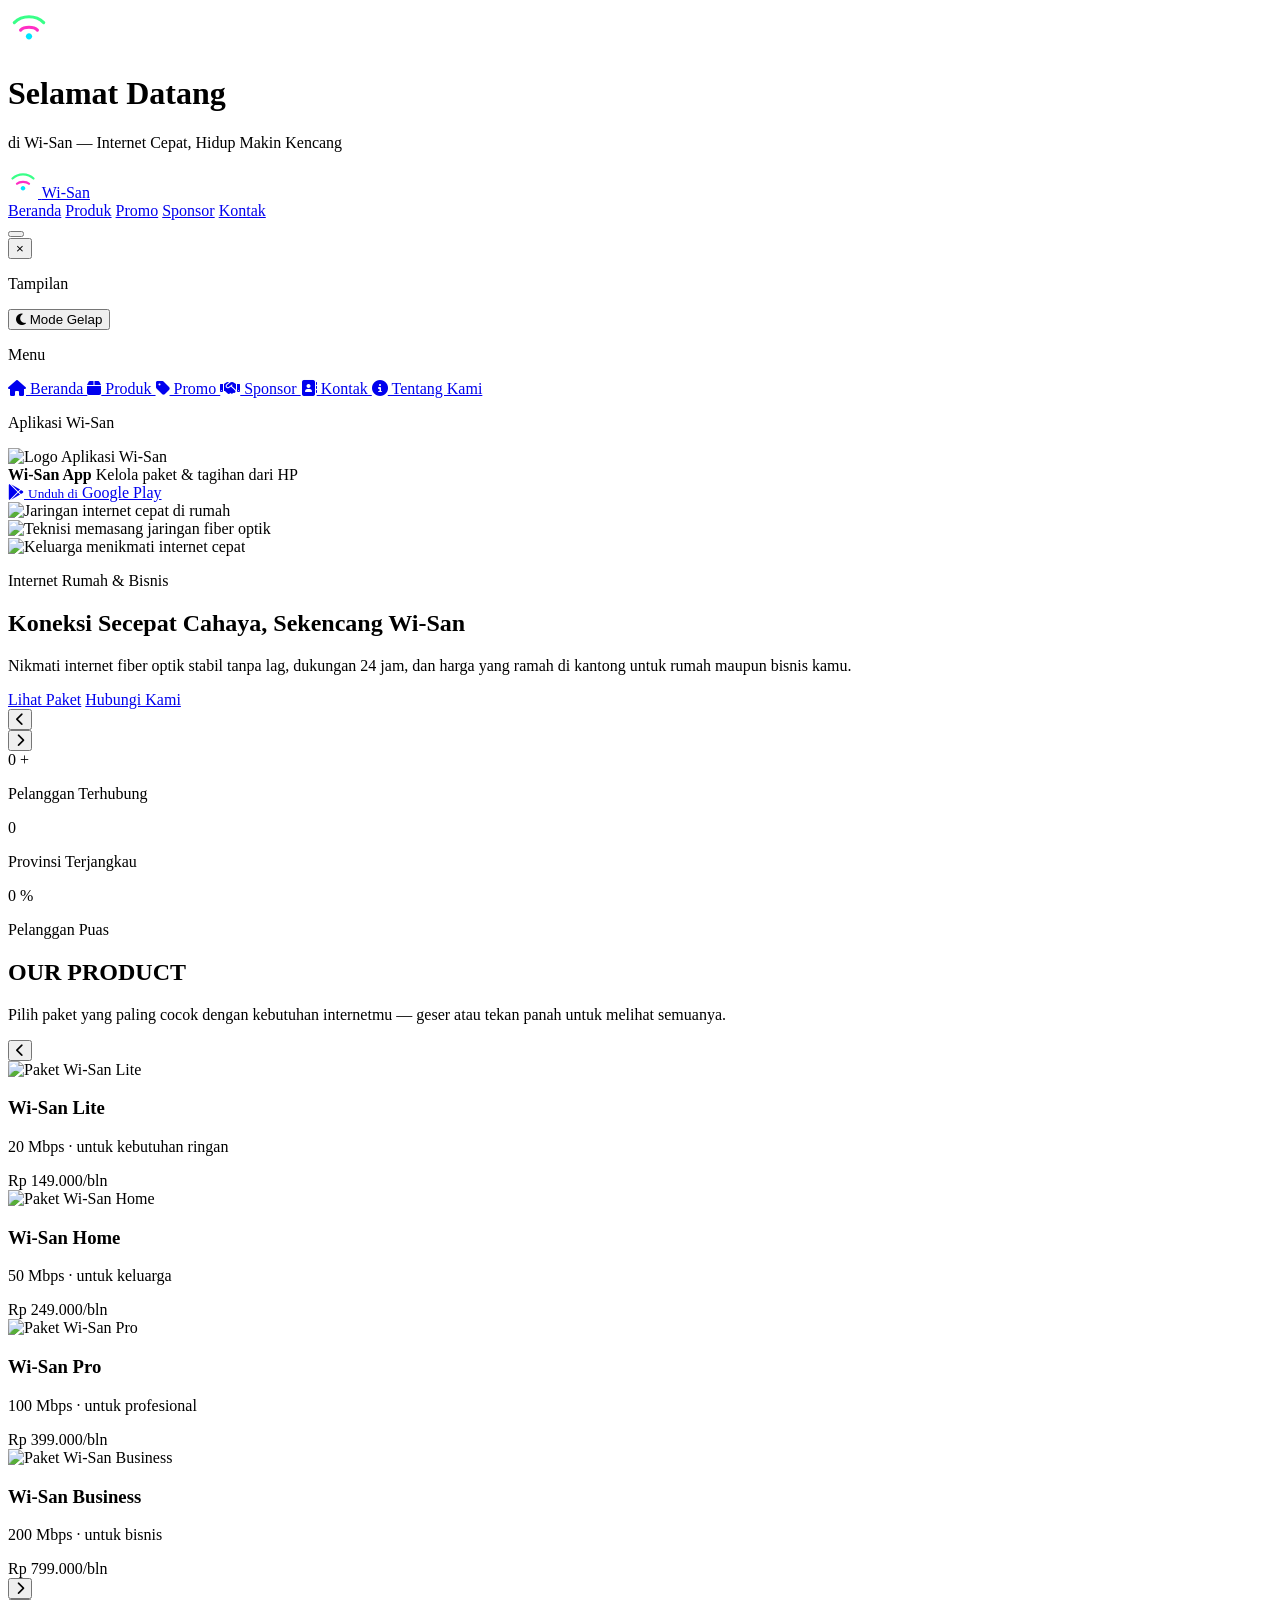
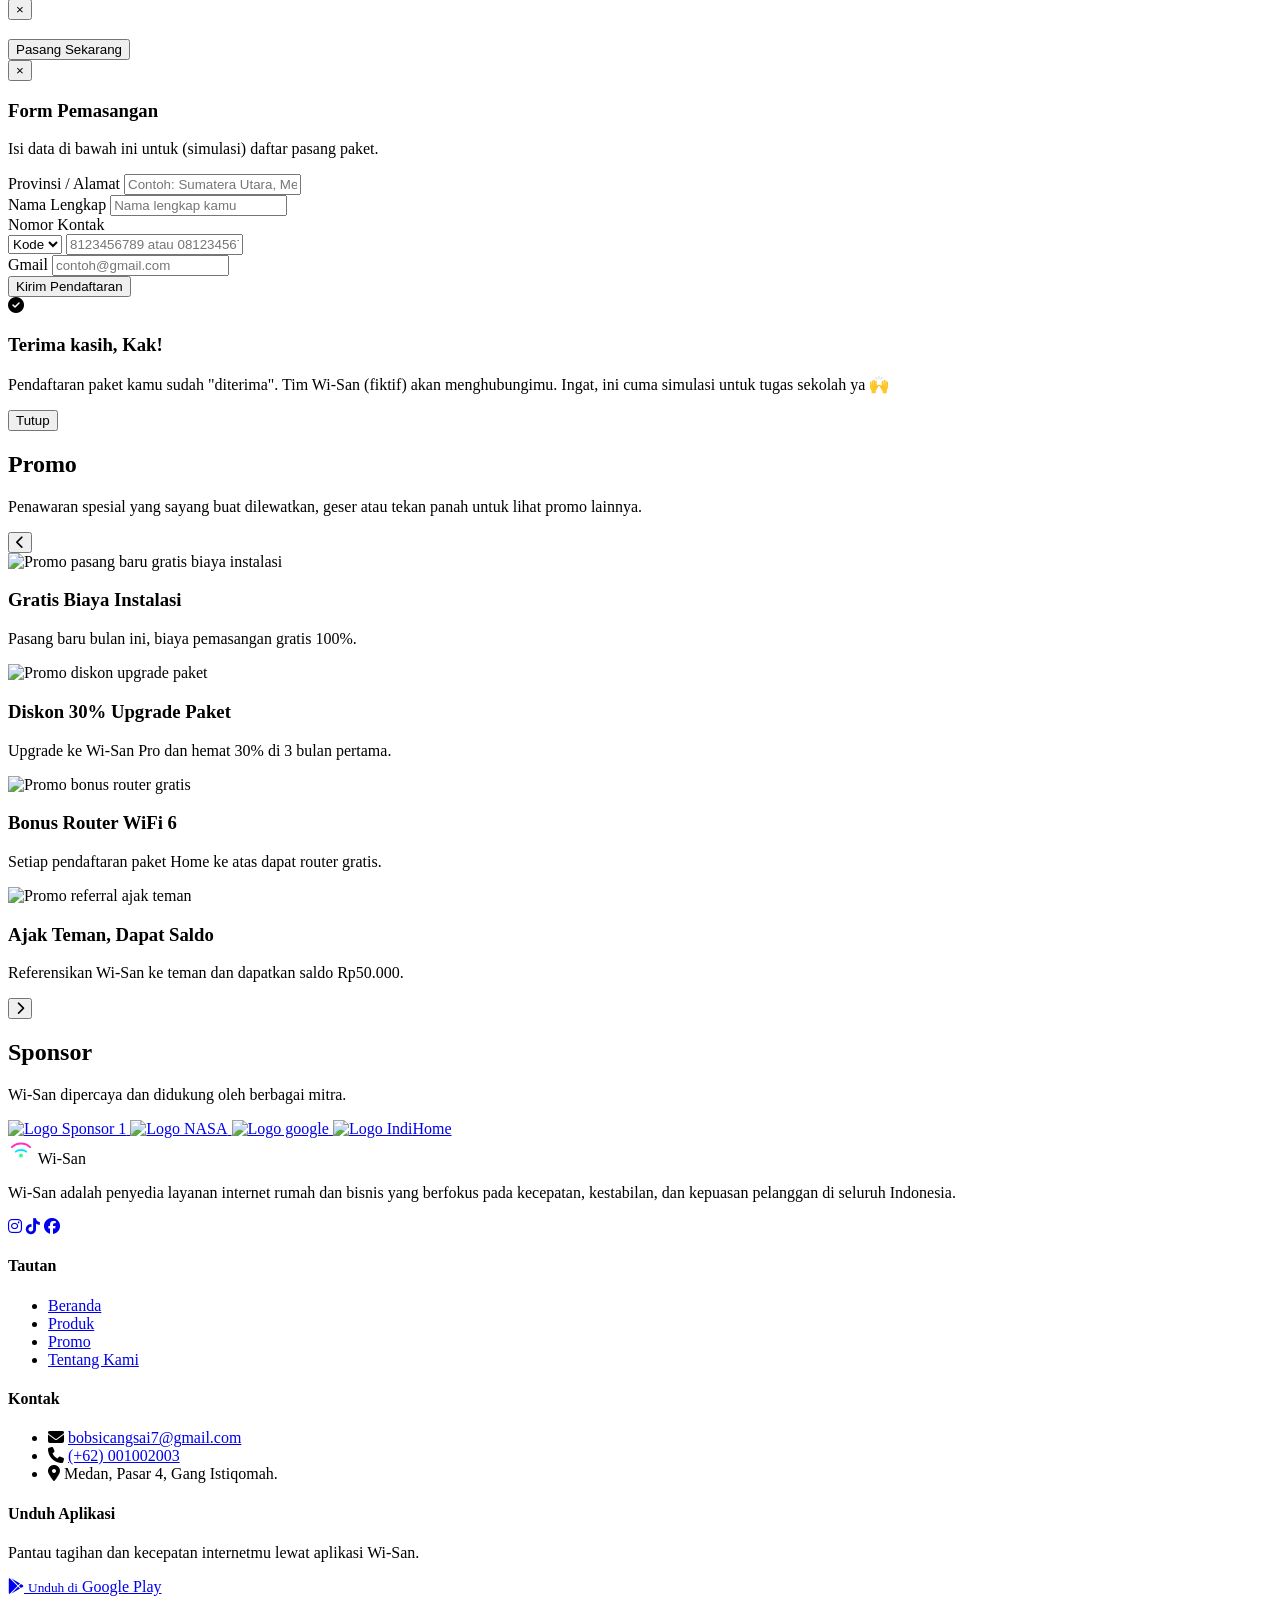
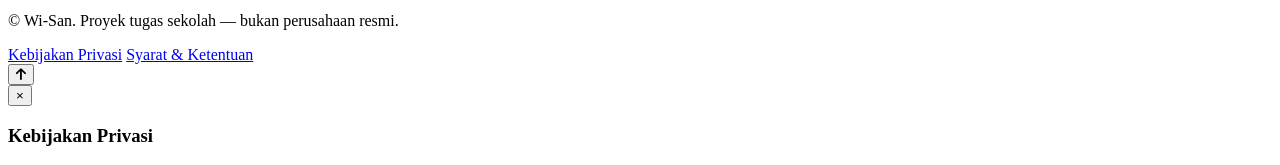
==== index.html @ c6729a8a "Add files via upload" ====
<!DOCTYPE html>
<html lang="id">
<head>
  <meta charset="UTF-8" />
  <meta name="viewport" content="width=device-width, initial-scale=1.0" />
  <title>Wi-San — Internet Cepat, Hidup Makin Kencang</title>
  <meta name="description" content="Wi-San, penyedia layanan WiFi rumah dan bisnis dengan koneksi cepat dan stabil." />

  <!-- GANTI: Favicon — sesuai logo asli Wi-San -->
  <link rel="icon" href="https://placehold.co/64x64/0b0f14/39ff88?text=WS" type="image/png" />

  <!-- Font dari Google Fonts: Space Grotesk (judul) & Inter (teks) -->
  <link rel="preconnect" href="https://fonts.googleapis.com" />
  <link href="https://fonts.googleapis.com/css2?family=Space+Grotesk:wght@500;600;700&family=Inter:wght@400;500;600;700&display=swap" rel="stylesheet" />

  <!-- Ikon (Font Awesome, untuk ikon sosial media & panah) -->
  <link rel="stylesheet" href="https://cdnjs.cloudflare.com/ajax/libs/font-awesome/6.5.1/css/all.min.css" />

  <link rel="stylesheet" href="assets/fileEdit/style/gasubah.css" />
</head>


<body class = "is-loading">
  
  <div class="splash-screen" id="splashScreen" role="status" aria-live="polite">
  <div class="splash-glow"></div>
  <div class="splash-content">
    <span class="splash-mark">
      <svg width="42" height="42" viewBox="0 0 40 40" fill="none" xmlns="http://www.w3.org/2000/svg">
        <path d="M20 30C21.6569 30 23 28.6569 23 27C23 25.3431 21.6569 24 20 24C18.3431 24 17 25.3431 17 27C17 28.6569 18.3431 30 20 30Z" fill="url(#sg1)"/>
        <path d="M12 21C15.5 17.5 24.5 17.5 28 21" stroke="url(#sg2)" stroke-width="3" stroke-linecap="round"/>
        <path d="M6 14C13.5 6.5 26.5 6.5 34 14" stroke="url(#sg3)" stroke-width="3" stroke-linecap="round"/>
        <defs>
          <linearGradient id="sg1" x1="17" y1="24" x2="23" y2="30"><stop stop-color="#00E5FF"/><stop offset="1" stop-color="#39FF88"/></linearGradient>
          <linearGradient id="sg2" x1="12" y1="18" x2="28" y2="18"><stop stop-color="#FF2EC4"/><stop offset="1" stop-color="#00E5FF"/></linearGradient>
          <linearGradient id="sg3" x1="6" y1="10" x2="34" y2="10"><stop stop-color="#39FF88"/><stop offset="1" stop-color="#FF2EC4"/></linearGradient>
        </defs>
      </svg>
    </span>
    <h1 class="splash-title">
      <span class="splash-word" style="--d:0">Selamat</span>
      <span class="splash-word" style="--d:1">Datang</span>
    </h1>
    <p class="splash-sub" style="--d:2">di Wi-San — Internet Cepat, Hidup Makin Kencang</p>
    <div class="splash-loader" style="--d:3"><span></span><span></span><span></span></div>
  </div>
</div>


  <!-- ================= HEADER ================= -->
  <header class="site-header" id="header">
    <div class="header-inner">

      <a href="index.html" class="brand">
        <!-- GANTI: logo asli Wi-San (SVG/PNG) -->
        <span class="brand-mark">
          <svg width="30" height="30" viewBox="0 0 40 40" fill="none" xmlns="http://www.w3.org/2000/svg">
            <path d="M20 30C21.6569 30 23 28.6569 23 27C23 25.3431 21.6569 24 20 24C18.3431 24 17 25.3431 17 27C17 28.6569 18.3431 30 20 30Z" fill="url(#g1)"/>
            <path d="M12 21C15.5 17.5 24.5 17.5 28 21" stroke="url(#g2)" stroke-width="3" stroke-linecap="round"/>
            <path d="M6 14C13.5 6.5 26.5 6.5 34 14" stroke="url(#g3)" stroke-width="3" stroke-linecap="round"/>
            <defs>
              <linearGradient id="g1" x1="17" y1="24" x2="23" y2="30"><stop stop-color="#00E5FF"/><stop offset="1" stop-color="#39FF88"/></linearGradient>
              <linearGradient id="g2" x1="12" y1="18" x2="28" y2="18"><stop stop-color="#FF2EC4"/><stop offset="1" stop-color="#00E5FF"/></linearGradient>
              <linearGradient id="g3" x1="6" y1="10" x2="34" y2="10"><stop stop-color="#39FF88"/><stop offset="1" stop-color="#FF2EC4"/></linearGradient>
            </defs>
          </svg>
        </span>
        <span class="brand-name">Wi-San</span>
      </a>

      <!-- Menu navigasi untuk pindah antar bagian dengan cepat -->
      <nav class="main-nav" id="mainNav">
        <a href="#beranda" class="nav-link">Beranda</a>
        <a href="#produk" class="nav-link">Produk</a>
        <a href="#promo" class="nav-link">Promo</a>
        <a href="#sponsor" class="nav-link">Sponsor</a>
        <a href="#kontak" class="nav-link">Kontak</a>
      </nav>

      <div class="header-actions">
        <!-- Tombol garis tiga (hamburger) -->
        <button class="hamburger-btn" id="hamburgerBtn" aria-label="Buka menu pengaturan" aria-expanded="false">
          <span></span><span></span><span></span>
        </button>
      </div>
    </div>

    <!-- Panel pengaturan yang muncul dari tombol garis tiga -->
    <div class="settings-panel" id="settingsPanel">
      <div class="settings-panel-inner">

        <button class="settings-close" id="settingsClose" aria-label="Tutup panel">&times;</button>

        <div class="settings-group">
          <p class="settings-label">Tampilan</p>
          <button class="theme-toggle" id="themeToggle">
            <i class="fa-solid fa-moon"></i>
            <span id="themeToggleText">Mode Gelap</span>
          </button>
        </div>

        <div class="settings-group settings-menu">
          <p class="settings-label">Menu</p>
          <a href="#beranda" class="settings-link is-active">
            <i class="fa-solid fa-house"></i> Beranda
          </a>
          <a href="#produk" class="settings-link">
            <i class="fa-solid fa-box"></i> Produk
          </a>
          <a href="#promo" class="settings-link">
            <i class="fa-solid fa-tag"></i> Promo
          </a>
          <a href="#sponsor" class="settings-link">
            <i class="fa-solid fa-handshake"></i> Sponsor
          </a>
          <a href="#kontak" class="settings-link">
            <i class="fa-solid fa-address-book"></i> Kontak
          </a>
          <a href="assets/fileEdit/halamanLain/about.html" class="settings-link">
            <i class="fa-solid fa-circle-info"></i> Tentang Kami
          </a>
        </div>

        <div class="settings-group settings-app">
          <p class="settings-label">Aplikasi Wi-San</p>
          <div class="app-card">
            <!-- GANTI: logo aplikasi Wi-San asli -->
            <img src="https://placehold.co/56x56/161d26/00e5ff?text=WS" alt="Logo Aplikasi Wi-San" class="app-card-logo" />
            <div class="app-card-text">
              <strong>Wi-San App</strong>
              <span>Kelola paket & tagihan dari HP</span>
            </div>
          </div>
          <!-- GANTI: tautan Play Store asli aplikasi Wi-San -->
          <a href="https://play.google.com/store" target="_blank" rel="noopener" class="playstore-badge">
            <i class="fa-brands fa-google-play"></i>
            <span>
              <small>Unduh di</small>
              Google Play
            </span>
          </a>
        </div>

      </div>
    </div>
    <div class="overlay" id="overlay"></div>
  </header>

  <!-- ================= HERO / SLIDER ================= -->
  <section class="hero" id="beranda">
    <div class="hero-slider" id="heroSlider">

      <!-- Slide 1 -->
      <div class="hero-slide is-active">
        <!-- GANTI: foto rumah/kota berjaringan Wi-San asli -->
        <img src="https://images.unsplash.com/photo-1519389950473-47ba0277781c?q=80&w=1920&auto=format&fit=crop" alt="Jaringan internet cepat di rumah" />
      </div>
      <!-- Slide 2 -->
      <div class="hero-slide">
        <!-- GANTI: foto teknisi memasang jaringan Wi-San asli -->
        <img src="https://images.unsplash.com/photo-1544197150-b99a580bb7a8?q=80&w=1920&auto=format&fit=crop" alt="Teknisi memasang jaringan fiber optik" />
      </div>
      <!-- Slide 3 -->
      <div class="hero-slide">
        <!-- GANTI: foto keluarga/kantor memakai internet Wi-San asli -->
        <img src="https://images.unsplash.com/photo-1522071820081-009f0129c71c?q=80&w=1920&auto=format&fit=crop" alt="Keluarga menikmati internet cepat" />
      </div>

      <div class="hero-gradient"></div>

      <div class="hero-content">
        <p class="hero-eyebrow">Internet Rumah &amp; Bisnis</p>
        <h1 class="hero-title">Koneksi Secepat Cahaya, <span>Sekencang Wi-San</span></h1>
        <p class="hero-desc">
          <!-- GANTI: Deskripsi singkat sesuai keunggulan layanan Wi-San asli -->
          Nikmati internet fiber optik stabil tanpa lag, dukungan 24 jam, dan harga yang ramah di kantong untuk rumah maupun bisnis kamu.
        </p>
        <div class="hero-buttons">
          <a href="#produk" class="btn btn-primary">Lihat Paket</a>
          <a href="#kontak" class="btn btn-outline">Hubungi Kami</a>
        </div>
      </div>

      <!-- Panah + titik indikator digabung jadi satu baris kontrol di bawah teks, supaya tidak pernah menimpa judul -->
      <div class="hero-controls">
        <button class="hero-nav hero-nav-prev" id="heroPrev" aria-label="Slide sebelumnya"><i class="fa-solid fa-chevron-left"></i></button>
        <div class="hero-dots" id="heroDots"></div>
        <button class="hero-nav hero-nav-next" id="heroNext" aria-label="Slide berikutnya"><i class="fa-solid fa-chevron-right"></i></button>
      </div>
    </div>
  </section>

  <!-- ================= STATISTIK / TESTIMONI SINGKAT ================= -->
  <section class="stats" id="statistik">
    <div class="stats-inner">
      <div class="stat-card">
        <span class="stat-number" data-count="120000">0</span>
        <span class="stat-suffix">+</span>
        <p class="stat-label">Pelanggan Terhubung</p>
      </div>
      <div class="stat-card">
        <span class="stat-number" data-count="24">0</span>
        <p class="stat-label">Provinsi Terjangkau</p>
      </div>
      <div class="stat-card">
        <span class="stat-number" data-count="98">0</span>
        <span class="stat-suffix">%</span>
        <p class="stat-label">Pelanggan Puas</p>
      </div>
    </div>
  </section>

  <!-- ================= OUR PRODUK ================= -->
  <section class="products" id="produk">
    <div class="section-head">
      <h2>OUR PRODUCT</h2>
      <p>Pilih paket yang paling cocok dengan kebutuhan internetmu — geser atau tekan panah untuk melihat semuanya.</p>
    </div>

    <div class="carousel" id="productCarousel">
      <button class="carousel-arrow carousel-arrow-left" data-target="productTrack" aria-label="Geser ke kiri"><i class="fa-solid fa-chevron-left"></i></button>

      <div class="carousel-track" id="productTrack">

        <!-- Produk 1 -->
        <article class="product-card" data-modal-title="Wi-San Lite" data-modal-desc="Paket hemat untuk kebutuhan browsing dan media sosial sehari-hari. Cocok untuk 1-2 perangkat." data-modal-price="Rp 149.000 / bulan" data-modal-img="https://images.unsplash.com/photo-1544197150-b99a580bb7a8?q=80&w=1200&auto=format&fit=crop">
          <!-- GANTI: gambar paket produk asli -->
          <img src="https://images.unsplash.com/photo-1544197150-b99a580bb7a8?q=80&w=800&auto=format&fit=crop" alt="Paket Wi-San Lite" />
          <div class="product-info">
            <h3>Wi-San Lite</h3>
            <p>20 Mbps · untuk kebutuhan ringan</p>
            <span class="product-price">Rp 149.000/bln</span>
          </div>
        </article>

        <!-- Produk 2 -->
        <article class="product-card" data-modal-title="Wi-San Home" data-modal-desc="Paket andalan keluarga, stabil untuk streaming, video call, dan bermain game daring bersama." data-modal-price="Rp 249.000 / bulan" data-modal-img="https://images.unsplash.com/photo-1522071820081-009f0129c71c?q=80&w=1200&auto=format&fit=crop">
          <!-- GANTI: gambar paket produk asli -->
          <img src="https://images.unsplash.com/photo-1522071820081-009f0129c71c?q=80&w=800&auto=format&fit=crop" alt="Paket Wi-San Home" />
          <div class="product-info">
            <h3>Wi-San Home</h3>
            <p>50 Mbps · untuk keluarga</p>
            <span class="product-price">Rp 249.000/bln</span>
          </div>
        </article>

        <!-- Produk 3 -->
        <article class="product-card" data-modal-title="Wi-San Pro" data-modal-desc="Kecepatan tinggi untuk content creator, gamer, dan pekerja remote yang butuh koneksi tanpa lag." data-modal-price="Rp 399.000 / bulan" data-modal-img="https://images.unsplash.com/photo-1519389950473-47ba0277781c?q=80&w=1200&auto=format&fit=crop">
          <!-- GANTI: gambar paket produk asli -->
          <img src="https://images.unsplash.com/photo-1519389950473-47ba0277781c?q=80&w=800&auto=format&fit=crop" alt="Paket Wi-San Pro" />
          <div class="product-info">
            <h3>Wi-San Pro</h3>
            <p>100 Mbps · untuk profesional</p>
            <span class="product-price">Rp 399.000/bln</span>
          </div>
        </article>

        <!-- Produk 4 -->
        <article class="product-card" data-modal-title="Wi-San Business" data-modal-desc="Solusi jaringan untuk kantor dan usaha kecil-menengah dengan uptime tinggi dan dukungan prioritas." data-modal-price="Rp 799.000 / bulan" data-modal-img="https://images.unsplash.com/photo-1497366216548-37526070297c?q=80&w=1200&auto=format&fit=crop">
          <!-- GANTI: gambar paket produk asli -->
          <img src="https://images.unsplash.com/photo-1497366216548-37526070297c?q=80&w=800&auto=format&fit=crop" alt="Paket Wi-San Business" />
          <div class="product-info">
            <h3>Wi-San Business</h3>
            <p>200 Mbps · untuk bisnis</p>
            <span class="product-price">Rp 799.000/bln</span>
          </div>
        </article>

      </div>

      <button class="carousel-arrow carousel-arrow-right" data-target="productTrack" aria-label="Geser ke kanan"><i class="fa-solid fa-chevron-right"></i></button>
    </div>
  </section>

  <!-- Modal detail produk (muncul saat kartu produk ditekan) -->
<div class="modal-overlay" id="productModal">
  <div class="modal-box">
    <button class="modal-close" id="productModalClose" aria-label="Tutup">&times;</button>
    <img id="modalImg" src="" alt="" />
    <div class="modal-body">
      <h3 id="modalTitle"></h3>
      <p id="modalDesc"></p>
      <span class="modal-price" id="modalPrice"></span>
      <button type="button" class="btn btn-primary modal-cta" id="modalCtaBtn">Pasang Sekarang</button>
    </div>
  </div>
</div>
  
  <!-- Pop-up Form Pemasangan (muncul saat tombol "Pasang Sekarang" ditekan) -->
<div class="modal-overlay" id="orderModal">
  <div class="modal-box modal-order-box">
    <button class="modal-close" id="orderModalClose" aria-label="Tutup">&times;</button>



    <div class="modal-body order-body">

      <!-- Tahap 1: Form isian -->
      <div class="order-step is-active" id="orderStepForm">
        <h3>Form Pemasangan <span id="orderPackageName"></span></h3>
        <p>Isi data di bawah ini untuk (simulasi) daftar pasang paket.</p>
        
        <form id="orderForm" novalidate>
         <div class="form-field" id="fieldProvinsi">
           <label for="orderProvinsi">Provinsi / Alamat</label>
           <input type="text" id="orderProvinsi" placeholder="Contoh: Sumatera Utara, Medan...">
           <span class="field-error" id="errProvinsi"></span>
          </div>

          <div class="form-field" id="fieldNama">
            <label for="orderNama">Nama Lengkap</label>
           <input type="text" id="orderNama" placeholder="Nama lengkap kamu">
            <span class="field-error" id="errNama"></span>
            </div>

           <div class="form-field" id="fieldKontak">
             <label for="orderKontakNumber">Nomor Kontak</label>
              <div class="phone-field">
                <select id="orderKontakCode" class="phone-code-select">
                <option value="" selected>Kode</option>
               </select>
                <input type="tel" id="orderKontakNumber" inputmode="numeric" placeholder="8123456789 atau 08123456789">
                </div>
         <span class="field-error" id="errKontak"></span>
          </div>

          <div class="form-field" id="fieldEmail">
            <label for="orderEmail">Gmail</label>
           <input type="email" id="orderEmail" placeholder="contoh@gmail.com">
           <span class="field-error" id="errEmail"></span>
          </div>

          <button type="submit" class="btn btn-primary order-submit">Kirim Pendaftaran</button>
         </form>
      </div>

      <!-- Tahap 2: Ucapan terima kasih -->
      <div class="order-step" id="orderStepThanks">
        <div class="order-thanks-icon"><i class="fa-solid fa-circle-check"></i></div>
        <h3>Terima kasih, <span id="orderThanksName">Kak</span>!</h3>
        <p>
          Pendaftaran paket <strong id="orderThanksPackage"></strong> kamu sudah "diterima".
          Tim Wi-San (fiktif) akan menghubungimu. Ingat, ini cuma simulasi untuk tugas sekolah ya 🙌
        </p>
        <button type="button" class="btn btn-outline order-close-btn" id="orderThanksClose">Tutup</button>
      </div>

     </div>
   </div>
  </div>

  <!-- ================= PROMO ================= -->
  <section class="promo" id="promo">
    <div class="section-head">
      <h2>Promo</h2>
      <p>Penawaran spesial yang sayang buat dilewatkan, geser atau tekan panah untuk lihat promo lainnya.</p>
    </div>

    <div class="carousel" id="promoCarousel">
      <button class="carousel-arrow carousel-arrow-left" data-target="promoTrack" aria-label="Geser ke kiri"><i class="fa-solid fa-chevron-left"></i></button>

      <div class="carousel-track" id="promoTrack">

        <!-- Promo 1 -->
        <article class="promo-card">
          <!-- GANTI: gambar promo asli -->
          <img src="assets/gambar promo/promo.png" alt="Promo pasang baru gratis biaya instalasi" />
          <div class="promo-info">
            <h3>Gratis Biaya Instalasi</h3>
            <p>Pasang baru bulan ini, biaya pemasangan gratis 100%.</p>
          </div>
        </article>

        <!-- Promo 2 -->
        <article class="promo-card">
          <!-- GANTI: gambar promo asli -->
          <img src="assets/gambar promo/promo2.png" alt="Promo diskon upgrade paket" />
          <div class="promo-info">
            <h3>Diskon 30% Upgrade Paket</h3>
            <p>Upgrade ke Wi-San Pro dan hemat 30% di 3 bulan pertama.</p>
          </div>
        </article>

        <!-- Promo 3 -->
        <article class="promo-card">
          <!-- GANTI: gambar promo asli -->
          <img src="assets/gambar promo/promo3.jpg" alt="Promo bonus router gratis" />
          <div class="promo-info">
            <h3>Bonus Router WiFi 6</h3>
            <p>Setiap pendaftaran paket Home ke atas dapat router gratis.</p>
          </div>
        </article>

        <!-- Promo 4 -->
        <article class="promo-card">
          <!-- GANTI: gambar promo asli -->
          <img src="assets/gambar promo/promo4.png" alt="Promo referral ajak teman" />
          <div class="promo-info">
            <h3>Ajak Teman, Dapat Saldo</h3>
            <p>Referensikan Wi-San ke teman dan dapatkan saldo Rp50.000.</p>
          </div>
        </article>

      </div>

      <button class="carousel-arrow carousel-arrow-right" data-target="promoTrack" aria-label="Geser ke kanan"><i class="fa-solid fa-chevron-right"></i></button>
    </div>
  </section>

  <!-- ================= SPONSOR ================= -->
  <section class="sponsor" id="sponsor">
    <div class="section-head">
      <h2>Sponsor</h2>
      <p>Wi-San dipercaya dan didukung oleh berbagai mitra.</p>
    </div>

    <div class="sponsor-grid">
      <!-- GANTI: Seluruh logo & tautan sponsor dengan yang asli -->
      <a href="https://www.telkomsel.com" target="_blank" rel="noopener" class="sponsor-logo">
        <img src="assets/gambarMitra/Telkomsel.png" alt="Logo Sponsor 1" />
      </a>
      <a href="https://www.nasa.gov" target="_blank" rel="noopener" class="sponsor-logo">
        <img src="https://upload.wikimedia.org/wikipedia/commons/thumb/e/e5/NASA_logo.svg/500px-NASA_logo.svg.png" alt="Logo NASA" width="200">
      </a>
      <a href="google.com" target="_blank" rel="noopener" class="sponsor-logo">
        <img src="assets/gambarMitra/google.png" alt="Logo google" width="200">
        
      </a>
      <a href="indihome.co.id" target="_blank" rel="noopener" class="sponsor-logo">
        <img src="assets/gambarMitra/3840px-IndiHome_logo_2023.svg.png" alt="Logo IndiHome" width="200">
      </a>
    </div>
  </section>

  <!-- ================= FOOTER ================= -->
  <footer class="site-footer" id="kontak">
    <div class="footer-inner">

      <div class="footer-col footer-about">
        <div class="brand">
          <span class="brand-mark">
            <svg width="26" height="26" viewBox="0 0 40 40" fill="none" xmlns="http://www.w3.org/2000/svg">
              <path d="M20 30C21.6569 30 23 28.6569 23 27C23 25.3431 21.6569 24 20 24C18.3431 24 17 25.3431 17 27C17 28.6569 18.3431 30 20 30Z" fill="#39FF88"/>
              <path d="M12 21C15.5 17.5 24.5 17.5 28 21" stroke="#00E5FF" stroke-width="3" stroke-linecap="round"/>
              <path d="M6 14C13.5 6.5 26.5 6.5 34 14" stroke="#FF2EC4" stroke-width="3" stroke-linecap="round"/>
            </svg>
          </span>
          <span class="brand-name">Wi-San</span>
        </div>
        <!-- GANTI: Deskripsi tentang perusahaan sesuai profil Wi-San asli -->
        <p>Wi-San adalah penyedia layanan internet rumah dan bisnis yang berfokus pada kecepatan, kestabilan, dan kepuasan pelanggan di seluruh Indonesia.</p>

        <div class="footer-social">
          <!-- GANTI: tautan sosial media Wi-San asli -->
          <a href="https://instagram.com" target="_blank" rel="noopener" aria-label="Instagram Wi-San"><i class="fa-brands fa-instagram"></i></a>
          <a href="https://tiktok.com" target="_blank" rel="noopener" aria-label="TikTok Wi-San"><i class="fa-brands fa-tiktok"></i></a>
          <a href="https://facebook.com" target="_blank" rel="noopener" aria-label="Facebook Wi-San"><i class="fa-brands fa-facebook"></i></a>
        </div>
      </div>

      <div class="footer-col">
        <h4>Tautan</h4>
        <ul>
          <li><a href="#beranda">Beranda</a></li>
          <li><a href="#produk">Produk</a></li>
          <li><a href="#promo">Promo</a></li>
          <li><a href="about.html">Tentang Kami</a></li>
        </ul>
      </div>

      <div class="footer-col">
        <h4>Kontak</h4>
        <ul class="footer-contact">
          <!-- GANTI: email, nomor telepon, dan alamat asli Wi-San -->
          <li><i class="fa-solid fa-envelope"></i> <a href="mailto: bobsicangsai7@gmail.com">bobsicangsai7@gmail.com</a></li>
          <li><i class="fa-solid fa-phone"></i> <a href="tel:+62001002003">(+62) 001002003 </a></li>
          <li><i class="fa-solid fa-location-dot"></i> Medan, Pasar 4, Gang Istiqomah.</li>
        </ul>
      </div>

      <div class="footer-col">
        <h4>Unduh Aplikasi</h4>
        <p class="footer-app-desc">Pantau tagihan dan kecepatan internetmu lewat aplikasi Wi-San.</p>
        <!-- GANTI: logo aplikasi & tautan Play Store asli -->
        <a href="https://play.google.com/store/apps/details?id=com.dts.freefireth" target="_blank" rel="noopener" class="playstore-badge footer-playstore">
          <i class="fa-brands fa-google-play"></i>
          <span>
            <small>Unduh di</small>
            Google Play
          </span>
        </a>
      </div>

    </div>

    <div class="footer-bottom">
      <p>&copy; <span id="year"></span> Wi-San. Proyek tugas sekolah — bukan perusahaan resmi.</p>
      <div class="footer-legal">
        <a href="#" id="linkPrivacy">Kebijakan Privasi</a>
        <a href="#" id="linkTerms">Syarat &amp; Ketentuan</a>
      </div>

    </div>
  </footer>

  <button class="scroll-top" id="scrollTop" aria-label="Kembali ke atas"><i class="fa-solid fa-arrow-up"></i></button>
   
  <!-- Modal Pop-up Kebijakan Privasi & Syarat Ketentuan -->
  <div class="modal-overlay" id="legalModal">
    <div class="modal-box modal-legal-box">
      <button class="modal-close" id="legalModalClose" aria-label="Tutup">&times;</button>
      <div class="modal-body modal-legal-body">
        <h3 id="legalModalTitle">Kebijakan Privasi</h3>
        <div class="legal-content" id="legalModalContent">
          <!-- Isi teks muncul otomatis dari JS -->
        </div>
      </div>
    </div>
  </div>

  <script src="assets/fileEdit/js/jang.js"></script>
  
  

  <!-- Efek "coverflow" untuk kartu di Our Produk: kartu tengah membesar & terang,
       kartu samping mengecil & redup. Hanya mengubah tampilan kartu — tidak
       menyentuh tombol panah/nav yang sudah ada di jang.js, dan tetap bisa
       digeser dengan tangan karena hanya mendengarkan event "scroll". -->
  <script>
    (function () {
      const track = document.getElementById('productTrack');
      if (!track) return;

      function getCards() {
        return Array.from(track.querySelectorAll('.product-card'));
      }

      function setEdgePadding() {
        const cards = getCards();
        if (!cards.length) return;
        const cardWidth = cards[0].getBoundingClientRect().width;
        const pad = Math.max((track.clientWidth - cardWidth) / 2, 0);
        track.style.paddingLeft = pad + 'px';
        track.style.paddingRight = pad + 'px';
      }

      function updateCoverflow() {
        const cards = getCards();
        if (!cards.length) return;
        const trackRect = track.getBoundingClientRect();
        const center = trackRect.left + trackRect.width / 2;

        cards.forEach((card) => {
          const r = card.getBoundingClientRect();
          const cardCenter = r.left + r.width / 2;
          const dist = Math.abs(cardCenter - center);
          const norm = Math.min(dist / (trackRect.width / 2), 1); // 0 = tengah, 1 = tepi

          const scale = 1 - norm * 0.24;
          const opacity = 1 - norm * 0.55;
          const bright = 1 - norm * 0.5;
          const y = norm * 16;
          const shadow = 0.45 - norm * 0.3;
          const z = Math.round((1 - norm) * 100);

          card.style.setProperty('--pc-scale', scale.toFixed(3));
          card.style.setProperty('--pc-opacity', opacity.toFixed(3));
          card.style.setProperty('--pc-bright', bright.toFixed(3));
          card.style.setProperty('--pc-y', y.toFixed(1) + 'px');
          card.style.setProperty('--pc-shadow', shadow.toFixed(3));
          card.style.setProperty('--pc-z', z);
        });
      }

      let ticking = false;
      function onScroll() {
        if (!ticking) {
          window.requestAnimationFrame(() => {
            updateCoverflow();
            ticking = false;
          });
          ticking = true;
        }
      }

      function refreshAll() {
        setEdgePadding();
        updateCoverflow();
      }

      track.addEventListener('scroll', onScroll, { passive: true });
      window.addEventListener('resize', refreshAll);
      window.addEventListener('load', refreshAll);

      // Jalankan langsung + sedikit delay untuk pastikan gambar sudah punya ukuran
      refreshAll();
      setTimeout(refreshAll, 200);
    })();
  </script>
  
  <script>
  (function () {
    const splash = document.getElementById('splashScreen');
    if (!splash) return;

    // Kalau splash sudah pernah tampil di sesi (tab) ini, langsung skip, tanpa animasi.
    if (sessionStorage.getItem('wisanSplashShown')) {
      document.body.classList.remove('is-loading');
      splash.style.display = 'none';
      return;
    }

    const HOLD_MS = 1500;
    const HIDE_MS = 600;

    function endSplash() {
      document.body.classList.remove('is-loading');
      splash.classList.add('splash-hide');
      window.setTimeout(function () {
        splash.setAttribute('aria-hidden', 'true');
        splash.style.display = 'none';
      }, HIDE_MS);
    }

    sessionStorage.setItem('wisanSplashShown', '1');

    const prefersReduced = window.matchMedia('(prefers-reduced-motion: reduce)').matches;
    window.setTimeout(endSplash, prefersReduced ? 300 : HOLD_MS);
  })();
</script>
  

  
</body>


</html>
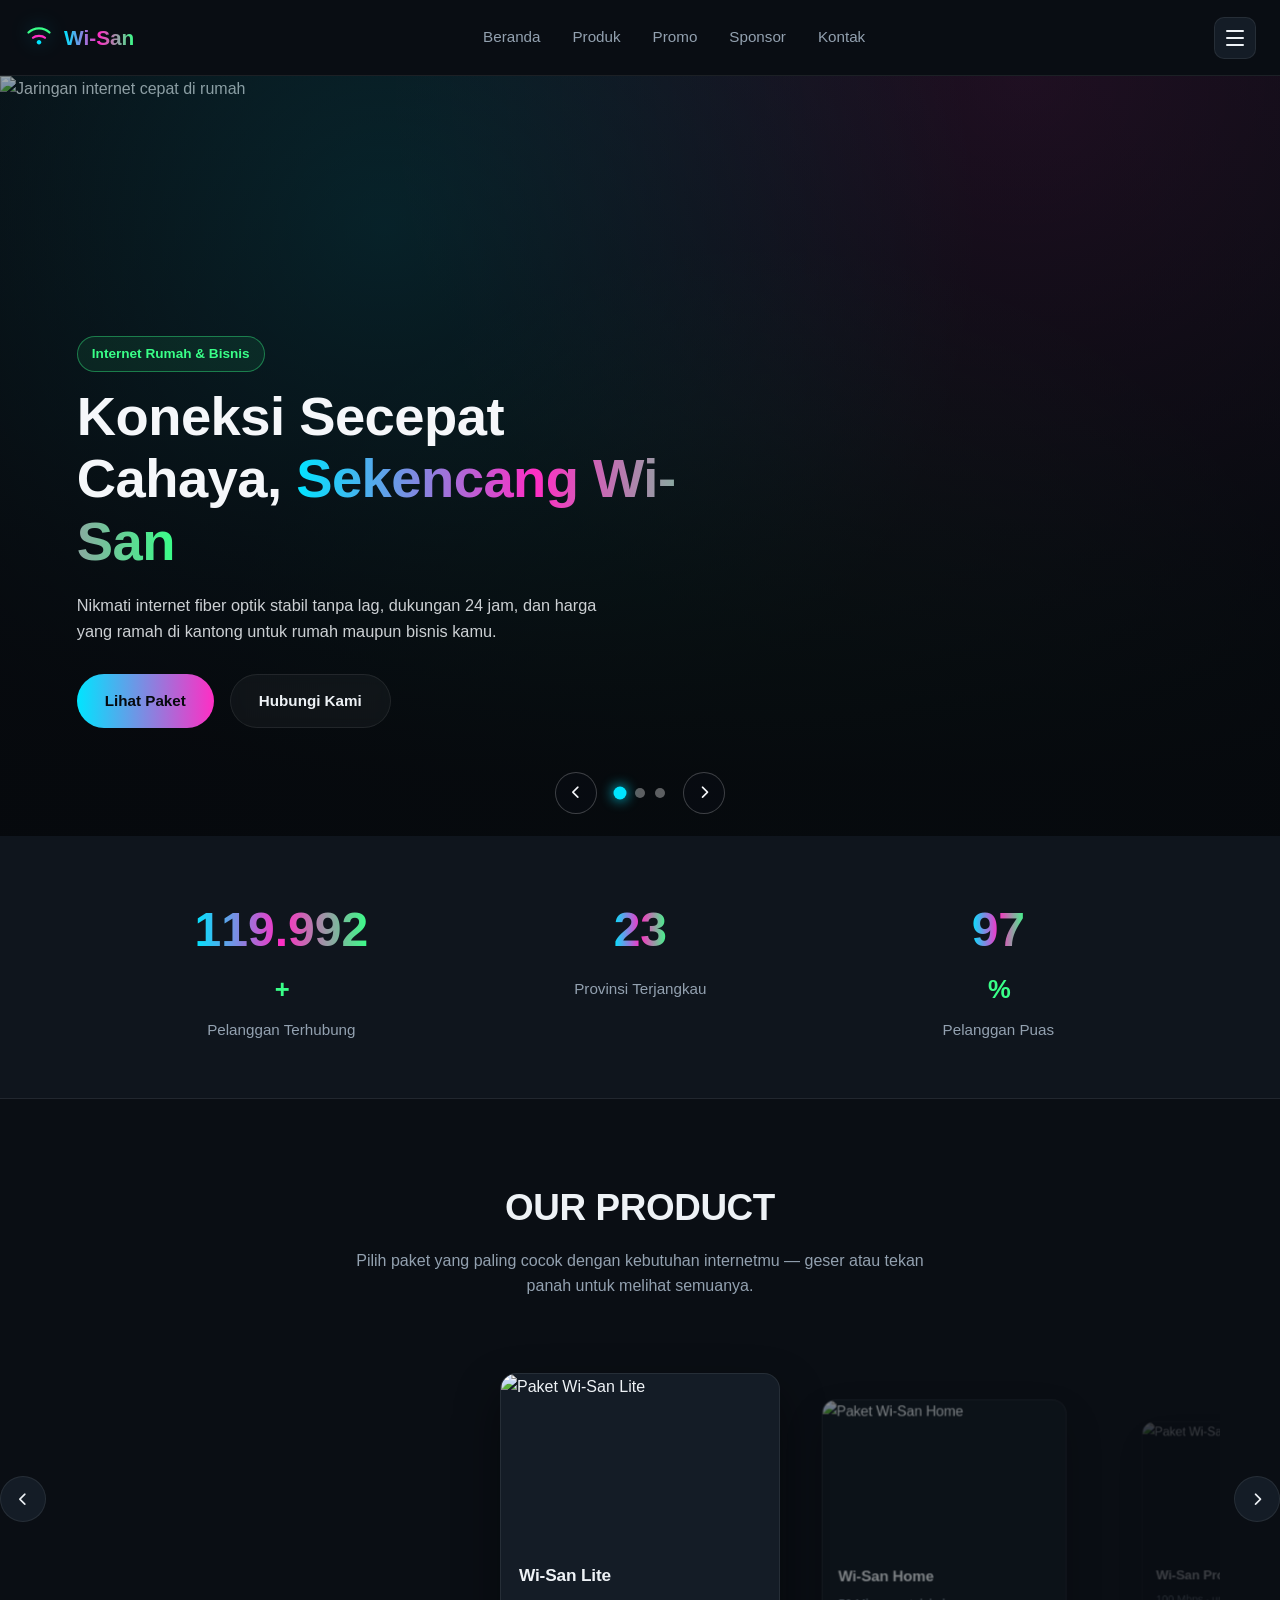
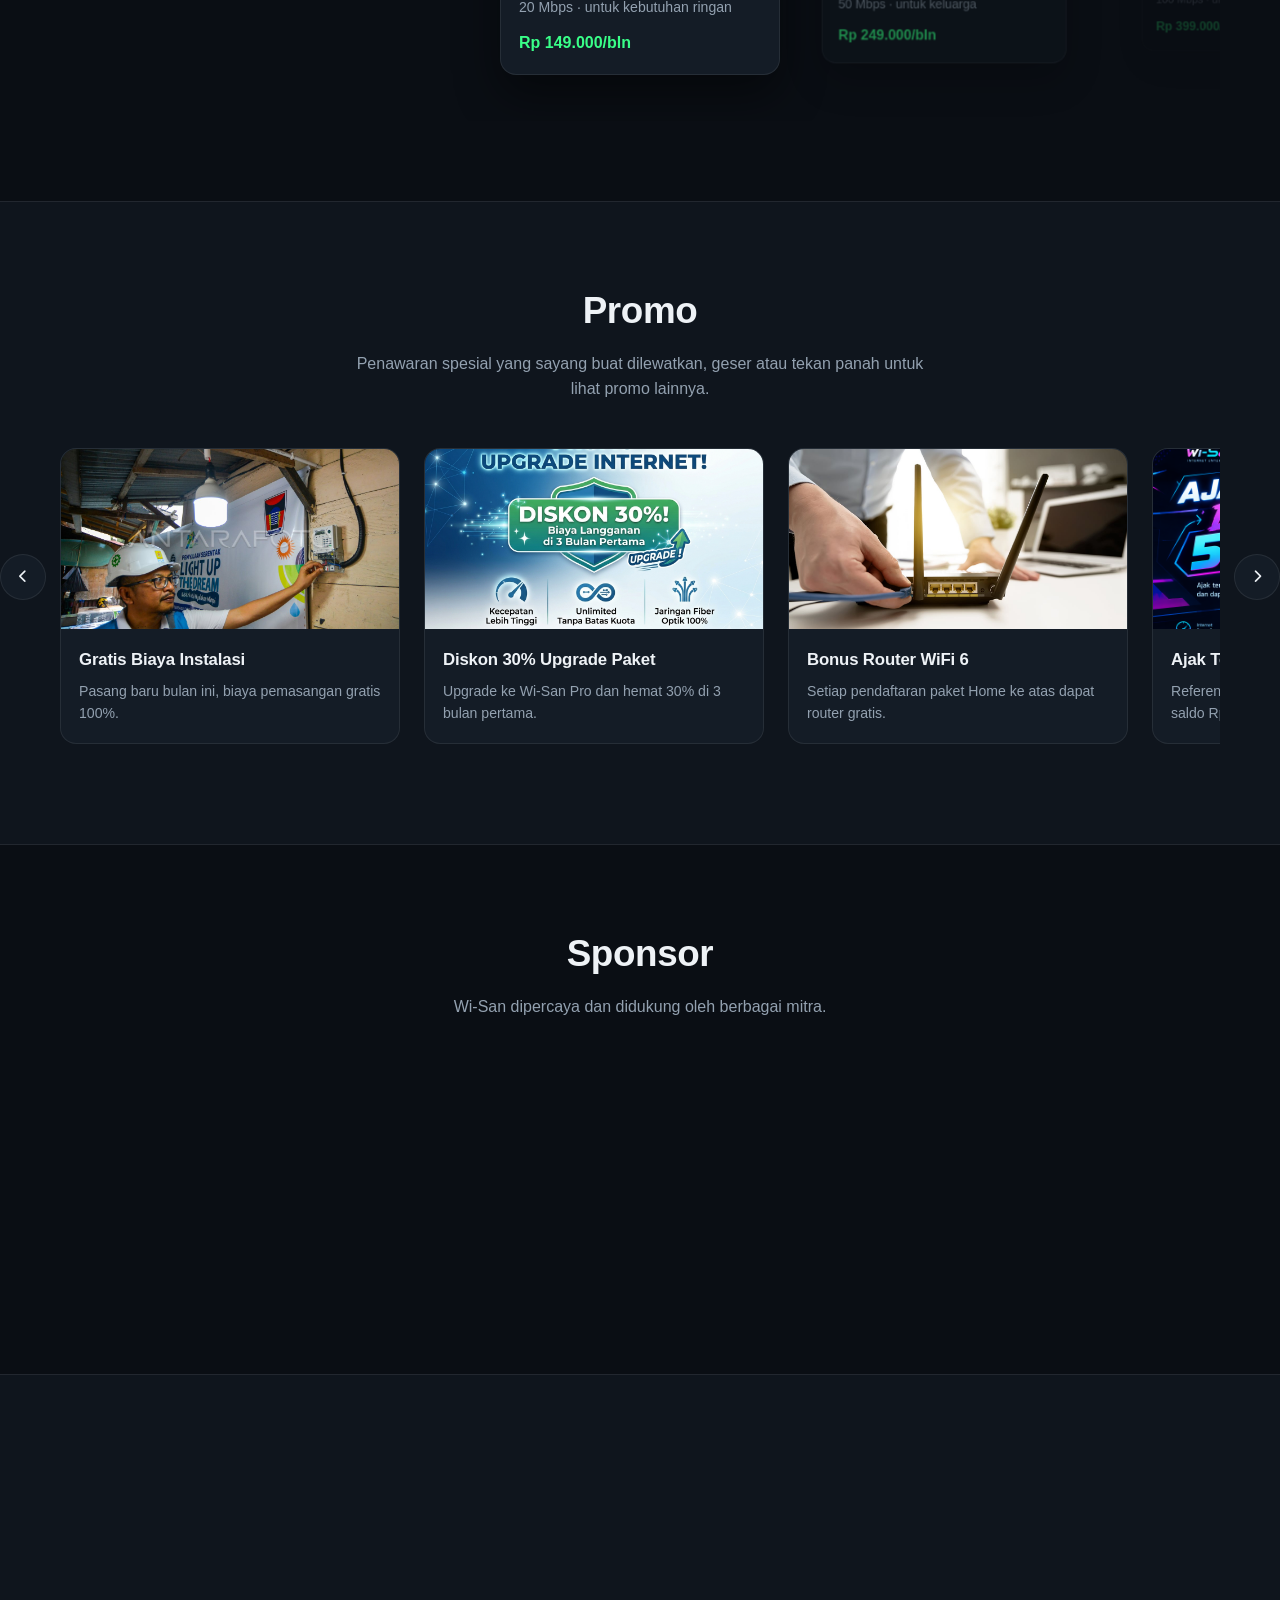
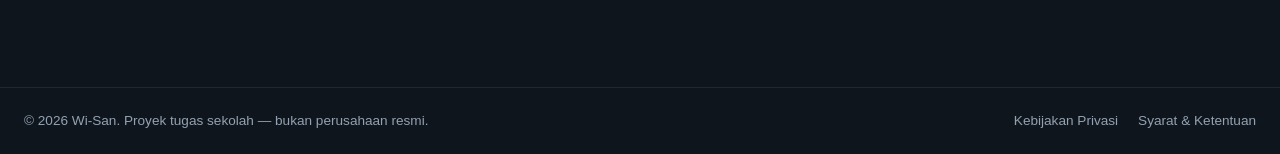
==== commit 418aaa4e: "Update link for 'Tentang Kami' to new path" ====
--- a/index.html
+++ b/index.html
@@ -464,7 +464,7 @@
           <li><a href="#beranda">Beranda</a></li>
           <li><a href="#produk">Produk</a></li>
           <li><a href="#promo">Promo</a></li>
-          <li><a href="about.html">Tentang Kami</a></li>
+          <li><a href="assets/fileEdit/halamanLain/about.html">Tentang Kami</a></li>
         </ul>
       </div>
 
--- a/assets/fileEdit/style/gasubah.css
+++ b/assets/fileEdit/style/gasubah.css
@@ -0,0 +1,1215 @@
+
+/* ---------- 1. TOKEN WARNA & VARIABEL ---------- */
+:root {
+  /* <----> Ganti nilai warna di bawah ini jika ingin menyesuaikan identitas Wi-San ---->  */
+  --bg: #0a0e14;
+  --bg-alt: #0f151d;
+  --surface: #141c26;
+  --surface-2: #1a2430;
+  --border: rgba(255, 255, 255, 0.08);
+
+  --cyan: #00e5ff;
+  --magenta: #ff2ec4;
+  --green: #39ff88;
+  --white: #f5f7fa;
+
+  --text: #eef2f6;
+  --text-muted: #93a1b0;
+
+  --gradient-brand: linear-gradient(90deg, var(--cyan), var(--magenta), var(--green));
+  --gradient-glow: radial-gradient(circle at 30% 20%, rgba(0, 229, 255, 0.18), transparent 55%),
+                    radial-gradient(circle at 80% 0%, rgba(255, 46, 196, 0.14), transparent 50%),
+                    radial-gradient(circle at 60% 100%, rgba(57, 255, 136, 0.12), transparent 55%);
+
+  --radius-sm: 10px;
+  --radius-md: 16px;
+  --radius-lg: 24px;
+
+  --shadow-glow-cyan: 0 0 30px rgba(0, 229, 255, 0.25);
+  --shadow-card: 0 18px 40px rgba(0, 0, 0, 0.35);
+
+  --font-head: "Space Grotesk", sans-serif;
+  --font-body: "Inter", sans-serif;
+
+  --header-h: 76px;
+}
+
+/* Mode terang, diaktifkan lewat class .light-mode pada <body> via JS */
+body.light-mode {
+  --bg: #f4f7fa;
+  --bg-alt: #ffffff;
+  --surface: #ffffff;
+  --surface-2: #eef2f6;
+  --border: rgba(10, 20, 30, 0.08);
+
+  --text: #10161f;
+  --text-muted: #56636f;
+
+  --shadow-card: 0 18px 40px rgba(20, 30, 40, 0.12);
+}
+
+/* ---------- 2. RESET DASAR ---------- */
+* { margin: 0; padding: 0; box-sizing: border-box; }
+
+html {
+  scroll-behavior: smooth;
+  scroll-padding-top: var(--header-h);
+  overflow-x: clip;    /* Memotong elemen melenceng tanpa merusak scroll vertikal */
+  touch-action: pan-y pinch-zoom;  /* Mengizinkan gestur scroll ke atas & bawah */
+}
+
+body {
+  font-family: var(--font-body);
+  background: var(--bg);
+  color: var(--text);
+  line-height: 1.6;
+  overflow-x: clip;    /* Memastikan tidak ada area kosong di kanan */
+  transition: background 0.4s ease, color 0.4s ease;
+}
+
+
+img { max-width: 100%; display: block; }
+a { color: inherit; text-decoration: none; }
+button { font-family: inherit; cursor: pointer; border: none; background: none; color: inherit; }
+ul { list-style: none; }
+
+h1, h2, h3, h4 { font-family: var(--font-head); font-weight: 600; letter-spacing: -0.01em; }
+
+::selection { background: var(--magenta); color: #0a0e14; }
+
+/* Fokus keyboard tetap terlihat jelas (aksesibilitas) */
+a:focus-visible, button:focus-visible {
+  outline: 2px solid var(--cyan);
+  outline-offset: 3px;
+  border-radius: 6px;
+}
+
+@media (prefers-reduced-motion: reduce) {
+  *, *::before, *::after { animation-duration: 0.001ms !important; transition-duration: 0.001ms !important; }
+}
+
+/* ---------- 3. TOMBOL ---------- */
+.btn {
+  display: inline-flex;
+  align-items: center;
+  justify-content: center;
+  gap: 8px;
+  padding: 14px 28px;
+  border-radius: 999px;
+  font-weight: 600;
+  font-size: 0.95rem;
+  transition: transform 0.25s ease, box-shadow 0.25s ease, background 0.25s ease;
+}
+
+.btn-primary {
+  background: var(--gradient-brand);
+  background-size: 200% auto;
+  color: #06090d;
+}
+.btn-primary:hover { transform: translateY(-2px); box-shadow: var(--shadow-glow-cyan); background-position: right center; }
+
+.btn-outline {
+  border: 1.5px solid var(--border);
+  color: var(--text);
+  backdrop-filter: blur(6px);
+  background: rgba(255, 255, 255, 0.04);
+}
+.btn-outline:hover { border-color: var(--cyan); color: var(--cyan); transform: translateY(-2px); }
+
+/* ---------- 4. HEADER ---------- */
+.site-header {
+  position: sticky;
+  top: 0;
+  left: 0;
+  right: 0;
+  z-index: 1000;
+  height: var(--header-h);
+  background: rgba(10, 14, 20, 0.72);
+  backdrop-filter: blur(14px);
+  border-bottom: 1px solid var(--border);
+  transition: background 0.4s ease, border-color 0.4s ease;
+}
+body.light-mode .site-header { background: rgba(255, 255, 255, 0.78); }
+
+.header-inner {
+  max-width: 1280px;
+  margin: 0 auto;
+  height: 100%;
+  padding: 0 24px;
+  display: flex;
+  align-items: center;
+  justify-content: space-between;
+  gap: 24px;
+}
+
+.brand { display: flex; align-items: center; gap: 10px; }
+.brand-mark { display: inline-flex; filter: drop-shadow(0 0 10px rgba(0, 229, 255, 0.35)); }
+.brand-name {
+  font-family: var(--font-head);
+  font-weight: 700;
+  font-size: 1.3rem;
+  background: var(--gradient-brand);
+  -webkit-background-clip: text;
+  background-clip: text;
+  color: transparent;
+}
+
+.main-nav { display: flex; align-items: center; gap: 32px; }
+.nav-link {
+  position: relative;
+  font-size: 0.95rem;
+  font-weight: 500;
+  color: var(--text-muted);
+  padding: 6px 0;
+  transition: color 0.25s ease;
+}
+.nav-link::after {
+  content: "";
+  position: absolute;
+  left: 0; bottom: -2px;
+  width: 0; height: 2px;
+  background: var(--gradient-brand);
+  transition: width 0.25s ease;
+}
+.nav-link:hover { color: var(--text); }
+.nav-link:hover::after { width: 100%; }
+
+.header-actions { display: flex; align-items: center; gap: 14px; }
+
+/* Tombol hamburger / garis tiga */
+.hamburger-btn {
+  width: 42px; height: 42px;
+  display: flex; flex-direction: column;
+  align-items: center; justify-content: center;
+  gap: 5px;
+  border-radius: 10px;
+  border: 1px solid var(--border);
+  background: var(--surface);
+}
+.hamburger-btn span { width: 18px; height: 2px; background: var(--text); border-radius: 2px; transition: transform 0.3s ease, opacity 0.3s ease; }
+.hamburger-btn.is-active span:nth-child(1) { transform: translateY(7px) rotate(45deg); }
+.hamburger-btn.is-active span:nth-child(2) { opacity: 0; }
+.hamburger-btn.is-active span:nth-child(3) { transform: translateY(-7px) rotate(-45deg); }
+
+/* Panel pengaturan (dropdown dari tombol garis tiga) */
+.settings-panel {
+  position: fixed;
+  top: var(--header-h);
+  right: 0;
+  width: min(340px, 90vw);
+  height: calc(100vh - var(--header-h));
+  background: var(--bg-alt);
+  border-left: 1px solid var(--border);
+  transform: translateX(100%);
+  /* visibility & pointer-events dikunci "off" secara eksplisit, bukan hanya lewat transform —
+     supaya panel benar-benar tidak bisa disentuh/terlihat sebelum tombol garis tiga ditekan,
+     dan tidak ada kemungkinan panel "kesenggol" muncul akibat gestur geser di layar */
+  visibility: hidden;
+  pointer-events: none;
+  transition: transform 0.35s cubic-bezier(0.22, 1, 0.36, 1), visibility 0.35s;
+  z-index: 1100;
+  overflow-y: auto;
+}
+.settings-panel.is-open {
+  transform: translateX(0);
+  visibility: visible;
+  pointer-events: auto;
+}
+
+.settings-panel-inner { padding: 28px 24px; display: flex; flex-direction: column; gap: 28px; }
+
+.settings-close {
+  align-self: flex-end;
+  font-size: 1.6rem;
+  line-height: 1;
+  color: var(--text-muted);
+}
+.settings-close:hover { color: var(--magenta); }
+
+.settings-label {
+  font-size: 0.78rem;
+  text-transform: uppercase;
+  letter-spacing: 0.08em;
+  color: var(--text-muted);
+  margin-bottom: 12px;
+}
+
+.theme-toggle {
+  display: flex; align-items: center; gap: 10px;
+  width: 100%;
+  padding: 14px 16px;
+  border-radius: var(--radius-sm);
+  background: var(--surface);
+  border: 1px solid var(--border);
+  font-weight: 500;
+  transition: border-color 0.25s ease;
+}
+.theme-toggle i { color: var(--cyan); }
+.theme-toggle:hover { border-color: var(--cyan); }
+
+.settings-link {
+  display: flex; align-items: center; gap: 10px;
+  padding: 14px 16px;
+  border-radius: var(--radius-sm);
+  background: var(--surface);
+  border: 1px solid var(--border);
+  font-weight: 500;
+}
+.settings-link i { color: var(--magenta); }
+.settings-link:hover, .settings-link.is-active { border-color: var(--magenta); color: var(--magenta); }
+
+/* Grup menu (Beranda/Produk/Promo/dst) di panel garis tiga — jadi menu utama saat di layar HP */
+.settings-menu { display: flex; flex-direction: column; gap: 8px; }
+.settings-menu .settings-link { margin: 0; }
+
+.settings-app { padding-top: 8px; border-top: 1px solid var(--border); }
+
+.app-card {
+  display: flex; align-items: center; gap: 12px;
+  padding: 12px;
+  background: var(--surface);
+  border: 1px solid var(--border);
+  border-radius: var(--radius-sm);
+  margin-bottom: 12px;
+}
+.app-card-logo { border-radius: 10px; }
+.app-card-text { display: flex; flex-direction: column; }
+.app-card-text strong { font-size: 0.92rem; }
+.app-card-text span { font-size: 0.78rem; color: var(--text-muted); }
+
+.playstore-badge {
+  display: flex; align-items: center; gap: 10px;
+  padding: 10px 16px;
+  border-radius: var(--radius-sm);
+  background: #06090d;
+  border: 1px solid var(--border);
+  color: var(--white);
+  transition: transform 0.25s ease, border-color 0.25s ease;
+}
+.playstore-badge i { font-size: 1.4rem; color: var(--green); }
+.playstore-badge small { display: block; font-size: 0.68rem; color: var(--text-muted); }
+.playstore-badge:hover { transform: translateY(-2px); border-color: var(--green); }
+
+.overlay {
+  position: fixed; inset: 0;
+  background: rgba(4, 6, 9, 0.55);
+  backdrop-filter: blur(2px);
+  opacity: 0; visibility: hidden;
+  pointer-events: none;
+  transition: opacity 0.35s ease, visibility 0.35s ease;
+  z-index: 1050;
+}
+.overlay.is-visible { opacity: 1; visibility: visible; pointer-events: auto; }
+
+/* Nav mobile (hamburger menu untuk menu utama di layar kecil) */
+@media (max-width: 900px) {
+  .main-nav {
+    position: fixed;
+    top: var(--header-h);
+    left: 0;
+    width: 100%;
+    flex-direction: column;
+    align-items: flex-start;
+    gap: 0;
+    background: var(--bg-alt);
+    border-bottom: 1px solid var(--border);
+    max-height: 0;
+    overflow: hidden;
+    transition: max-height 0.4s ease;
+    z-index: 999;
+  }
+  .main-nav.is-open { max-height: 320px; }
+  .main-nav .nav-link { width: 100%; padding: 16px 24px; border-bottom: 1px solid var(--border); }
+}
+
+/* ---------- 5. HERO / SLIDER ---------- */
+.hero {
+  position: relative;
+  height: min(88vh, 760px);
+  min-height: 460px;
+  overflow: hidden;
+}
+
+.hero-slider { position: relative; width: 100%; height: 100%; }
+
+.hero-slide {
+  position: absolute; inset: 0;
+  opacity: 0;
+  transform: scale(1.06);
+  transition: opacity 1.1s ease, transform 6s ease;
+  pointer-events: none;
+}
+.hero-slide.is-active { opacity: 1; transform: scale(1); pointer-events: auto; }
+.hero-slide img { width: 100%; height: 100%; object-fit: cover; }
+
+.hero-gradient {
+  position: absolute; inset: 0;
+  background:
+    linear-gradient(0deg, rgba(6, 9, 13, 0.96) 8%, rgba(6, 9, 13, 0.55) 55%, rgba(6, 9, 13, 0.35) 100%),
+    var(--gradient-glow);
+  z-index: 2;
+}
+
+.hero-content {
+  position: absolute;
+  left: 6%;
+  right: 6%;
+  bottom: 108px; /* jarak tetap dari bawah, supaya selalu ada ruang untuk baris kontrol di bawahnya */
+  max-width: 620px;
+  z-index: 3;
+}
+
+.hero-eyebrow {
+  display: inline-block;
+  font-size: 0.85rem;
+  font-weight: 600;
+  color: var(--green);
+  margin-bottom: 14px;
+  padding: 6px 14px;
+  border: 1px solid rgba(57, 255, 136, 0.4);
+  border-radius: 999px;
+  background: rgba(57, 255, 136, 0.08);
+}
+
+.hero-title {
+  font-size: clamp(1.7rem, 5vw, 3.4rem);
+  line-height: 1.15;
+  color: var(--white);
+  margin-bottom: 18px;
+}
+.hero-title span {
+  background: var(--gradient-brand);
+  -webkit-background-clip: text;
+  background-clip: text;
+  color: transparent;
+}
+
+.hero-desc { color: rgba(238, 242, 246, 0.85); font-size: 1.02rem; max-width: 540px; margin-bottom: 30px; }
+
+.hero-buttons { display: flex; flex-wrap: wrap; gap: 16px; }
+
+/* Baris kontrol (panah + titik indikator) — selalu di bawah teks, tidak pernah menimpanya */
+.hero-controls {
+  position: absolute;
+  left: 50%;
+  bottom: 22px;
+  transform: translateX(-50%);
+  display: flex;
+  align-items: center;
+  gap: 18px;
+  z-index: 4;
+}
+
+.hero-nav {
+  width: 42px; height: 42px;
+  flex-shrink: 0;
+  border-radius: 50%;
+  background: rgba(10, 14, 20, 0.55);
+  border: 1px solid rgba(255, 255, 255, 0.22);
+  color: var(--white);
+  display: flex; align-items: center; justify-content: center;
+  transition: border-color 0.25s ease, background 0.25s ease, transform 0.2s ease;
+}
+.hero-nav:hover { border-color: var(--cyan); background: rgba(0, 229, 255, 0.15); transform: scale(1.06); }
+.hero-nav:active { transform: scale(0.95); }
+
+.hero-dots { display: flex; align-items: center; gap: 10px; }
+.hero-dot {
+  width: 10px; height: 10px;
+  border-radius: 50%;
+  background: rgba(255, 255, 255, 0.35);
+  transition: background 0.25s ease, transform 0.25s ease;
+}
+.hero-dot.is-active { background: var(--cyan); transform: scale(1.3); box-shadow: 0 0 10px var(--cyan); }
+
+/* Layar sempit (HP): rapatkan sedikit supaya tetap muat, teks tetap punya jarak aman dari baris kontrol */
+@media (max-width: 768px) {
+  .hero-content { bottom: 92px; left: 20px; right: 20px; }
+  .hero-controls { bottom: 16px; gap: 12px; }
+  .hero-nav { width: 36px; height: 36px; font-size: 0.8rem; }
+}
+
+/* ---------- 6. STATISTIK ---------- */
+.stats { background: var(--bg-alt); border-bottom: 1px solid var(--border); }
+.stats-inner {
+  max-width: 1100px;
+  margin: 0 auto;
+  padding: 56px 24px;
+  display: grid;
+  grid-template-columns: repeat(3, 1fr);
+  gap: 24px;
+  text-align: center;
+}
+.stat-card { display: flex; flex-direction: column; align-items: center; }
+.stat-number {
+  font-family: var(--font-head);
+  font-size: clamp(2.2rem, 5vw, 3rem);
+  font-weight: 700;
+  background: var(--gradient-brand);
+  -webkit-background-clip: text;
+  background-clip: text;
+  color: transparent;
+}
+.stat-suffix { font-size: 1.6rem; font-weight: 700; color: var(--green); margin-left: 2px; }
+.stat-label { margin-top: 8px; color: var(--text-muted); font-size: 0.95rem; }
+
+@media (max-width: 640px) { .stats-inner { grid-template-columns: 1fr; gap: 36px; } }
+
+/* ---------- 7. SECTION HEAD (dipakai berulang) ---------- */
+.section-head { max-width: 620px; margin: 0 auto 40px; text-align: center; padding: 0 24px; }
+.section-head h2 { font-size: clamp(1.7rem, 3.4vw, 2.3rem); margin-bottom: 10px; }
+.section-head p { color: var(--text-muted); }
+
+/* ---------- 8. CAROUSEL (dipakai untuk Produk & Promo) ---------- */
+.products, .promo { padding: 80px 0; }
+.promo { background: var(--bg-alt); border-top: 1px solid var(--border); border-bottom: 1px solid var(--border); }
+
+.carousel { position: relative; max-width: 1280px; margin: 0 auto; padding: 0 60px; }
+
+
+  
+.carousel-track {
+  display: flex;
+  gap: 24px;
+  overflow-x: auto;
+  scroll-snap-type: x mandatory;
+  padding: 6px 4px 20px;
+  cursor: grab;
+  -webkit-overflow-scrolling: touch; /* Momentum scroll halus di iOS/Safari */
+  will-change: scroll-position;
+  transform: translateZ(0); /* Akselerasi hardware GPU */
+}
+  
+
+.carousel-track.is-dragging { cursor: grabbing; scroll-snap-type: none; }
+.carousel-track::-webkit-scrollbar { height: 6px; }
+.carousel-track::-webkit-scrollbar-thumb { background: var(--surface-2); border-radius: 6px; }
+
+.carousel-arrow {
+  position: absolute;
+  top: 42%;
+  transform: translateY(-50%);
+  width: 46px; height: 46px;
+  border-radius: 50%;
+  background: var(--surface);
+  border: 1px solid var(--border);
+  display: flex; align-items: center; justify-content: center;
+  z-index: 5;
+  transition: border-color 0.25s ease, color 0.25s ease, transform 0.2s ease;
+}
+.carousel-arrow:hover { border-color: var(--cyan); color: var(--cyan); transform: translateY(-50%) scale(1.06); }
+.carousel-arrow-left { left: 0; }
+.carousel-arrow-right { right: 0; }
+
+/* Kartu produk */
+.product-card {
+  flex: 0 0 clamp(220px, 26vw, 280px);
+  scroll-snap-align: start;
+  background: var(--surface);
+  border: 1px solid var(--border);
+  border-radius: var(--radius-md);
+  overflow: hidden;
+  user-select: none;
+  transition: transform 0.3s ease, box-shadow 0.3s ease, border-color 0.3s ease;
+}
+.product-card:hover { transform: translateY(-6px); box-shadow: var(--shadow-card); border-color: rgba(0, 229, 255, 0.35); }
+.product-card img { height: 170px; width: 100%; object-fit: cover; pointer-events: none; }
+.product-info { padding: 18px; }
+.product-info h3 { font-size: 1.08rem; margin-bottom: 6px; }
+.product-info p { color: var(--text-muted); font-size: 0.88rem; margin-bottom: 12px; }
+.product-price { font-weight: 700; color: var(--green); font-family: var(--font-head); }
+
+/* ---------- 8c. EFEK COVERFLOW UNTUK KARTU PRODUK (kartu tengah besar & terang, samping kecil & redup) ---------- */
+#productTrack {
+  align-items: center;
+  padding-top: 34px;
+  padding-bottom: 46px;
+}
+#productTrack .product-card {
+  --pc-scale: 0.8;
+  --pc-opacity: 0.5;
+  --pc-bright: 0.55;
+  --pc-y: 12px;
+  --pc-shadow: 0.15;
+  scroll-snap-align: center;
+  transform: scale(var(--pc-scale)) translateY(var(--pc-y));
+  opacity: var(--pc-opacity);
+  filter: brightness(var(--pc-bright));
+  z-index: var(--pc-z, 1);
+  box-shadow: 0 20px 45px rgba(0, 0, 0, var(--pc-shadow));
+  transition: transform 0.5s cubic-bezier(0.22, 1, 0.36, 1),
+              opacity 0.5s ease,
+              filter 0.5s ease,
+              box-shadow 0.5s ease,
+              border-color 0.3s ease;
+}
+#productTrack .product-card:hover {
+  transform: scale(var(--pc-scale)) translateY(calc(var(--pc-y) - 6px));
+  border-color: rgba(0, 229, 255, 0.35);
+}
+
+/* Kartu promo */
+.promo-card {
+  flex: 0 0 clamp(240px, 30vw, 340px);
+  scroll-snap-align: start;
+  background: var(--surface);
+  border: 1px solid var(--border);
+  border-radius: var(--radius-md);
+  overflow: hidden;
+  user-select: none;
+  transition: transform 0.3s ease, box-shadow 0.3s ease, border-color 0.3s ease;
+}
+.promo-card:hover { transform: translateY(-6px); box-shadow: var(--shadow-card); border-color: rgba(255, 46, 196, 0.35); }
+.promo-card img { width: 100%; height: 180px; object-fit: cover; pointer-events: none; }
+.promo-info { padding: 18px; }
+.promo-info h3 { font-size: 1.05rem; margin-bottom: 6px; }
+.promo-info p { color: var(--text-muted); font-size: 0.88rem; }
+
+/* ---------- 9. MODAL DETAIL PRODUK ---------- */
+.modal-overlay {
+  position: fixed; inset: 0;
+  background: rgba(4, 6, 9, 0.72);
+  backdrop-filter: blur(6px);
+  display: flex; align-items: center; justify-content: center;
+  padding: 24px;
+  opacity: 0; visibility: hidden;
+  transition: opacity 0.3s ease, visibility 0.3s ease;
+  z-index: 1200;
+}
+.modal-overlay.is-open { opacity: 1; visibility: visible; }
+
+.modal-box {
+  position: relative;
+  width: min(560px, 100%);
+  background: var(--surface);
+  border: 1px solid var(--border);
+  border-radius: var(--radius-lg);
+  overflow: hidden;
+  transform: translateY(24px) scale(0.97);
+  transition: transform 0.35s cubic-bezier(0.22, 1, 0.36, 1);
+}
+.modal-overlay.is-open .modal-box { transform: translateY(0) scale(1); }
+
+.modal-box img { width: 100%; height: 240px; object-fit: cover; }
+.modal-body { padding: 26px; }
+.modal-body h3 { font-size: 1.4rem; margin-bottom: 10px; }
+.modal-body p { color: var(--text-muted); margin-bottom: 16px; }
+.modal-price {
+  display: inline-block;
+  font-family: var(--font-head);
+  font-weight: 700;
+  color: var(--green);
+  margin-bottom: 20px;
+}
+.modal-cta { width: 100%; }
+
+.modal-close {
+  position: absolute; top: 14px; right: 14px;
+  width: 38px; height: 38px;
+  border-radius: 50%;
+  background: rgba(6, 9, 13, 0.6);
+  color: var(--white);
+  font-size: 1.4rem;
+  line-height: 1;
+  z-index: 2;
+}
+.modal-close:hover { background: var(--magenta); }
+
+/* ---------- 10. SPONSOR ---------- */
+.sponsor { padding: 80px 24px; }
+.sponsor-grid {
+  max-width: 1000px;
+  margin: 0 auto;
+  display: grid;
+  grid-template-columns: repeat(auto-fit, minmax(140px, 1fr));
+  gap: 20px;
+}
+.sponsor-logo {
+  display: flex; align-items: center; justify-content: center;
+  padding: 22px;
+  background: var(--surface);
+  border: 1px solid var(--border);
+  border-radius: var(--radius-md);
+  filter: grayscale(1) opacity(0.7);
+  transition: filter 0.3s ease, border-color 0.3s ease, transform 0.3s ease;
+}
+.sponsor-logo:hover { filter: grayscale(0) opacity(1); border-color: var(--cyan); transform: translateY(-4px); }
+
+/* ---------- 11. FOOTER ---------- */
+.site-footer { background: var(--bg-alt); border-top: 1px solid var(--border); padding-top: 64px; }
+.footer-inner {
+  max-width: 1280px;
+  margin: 0 auto;
+  padding: 0 24px 48px;
+  display: grid;
+  grid-template-columns: 1.6fr 1fr 1fr 1fr;
+  gap: 40px;
+}
+
+.footer-about p { color: var(--text-muted); font-size: 0.92rem; margin: 16px 0 20px; max-width: 320px; }
+.footer-about .brand-name { font-size: 1.15rem; }
+
+.footer-social { display: flex; gap: 12px; }
+.footer-social a {
+  width: 40px; height: 40px;
+  display: flex; align-items: center; justify-content: center;
+  border-radius: 50%;
+  background: var(--surface);
+  border: 1px solid var(--border);
+  transition: border-color 0.25s ease, color 0.25s ease, transform 0.25s ease;
+}
+.footer-social a:nth-child(1):hover { border-color: var(--magenta); color: var(--magenta); transform: translateY(-3px); }
+.footer-social a:nth-child(2):hover { border-color: var(--cyan); color: var(--cyan); transform: translateY(-3px); }
+.footer-social a:nth-child(3):hover { border-color: var(--green); color: var(--green); transform: translateY(-3px); }
+
+.footer-col h4 { font-size: 1rem; margin-bottom: 18px; }
+.footer-col ul li { margin-bottom: 12px; }
+.footer-col ul li a { color: var(--text-muted); font-size: 0.92rem; transition: color 0.25s ease; }
+.footer-col ul li a:hover { color: var(--cyan); }
+
+.footer-contact li { display: flex; align-items: flex-start; gap: 10px; color: var(--text-muted); font-size: 0.92rem; }
+.footer-contact li i { color: var(--green); margin-top: 3px; }
+
+.footer-app-desc { color: var(--text-muted); font-size: 0.88rem; margin-bottom: 16px; }
+.footer-playstore { display: inline-flex; }
+
+.footer-bottom {
+  border-top: 1px solid var(--border);
+  padding: 22px 24px;
+  display: flex;
+  flex-wrap: wrap;
+  gap: 12px;
+  align-items: center;
+  justify-content: space-between;
+  max-width: 1280px;
+  margin: 0 auto;
+  color: var(--text-muted);
+  font-size: 0.85rem;
+}
+.footer-legal { display: flex; gap: 20px; }
+.footer-legal a:hover { color: var(--cyan); }
+
+@media (max-width: 900px) {
+  .footer-inner { grid-template-columns: 1fr 1fr; }
+}
+@media (max-width: 560px) {
+  .footer-inner { grid-template-columns: 1fr; }
+}
+
+/* ---------- 12. TOMBOL SCROLL TO TOP ---------- */
+.scroll-top {
+  position: fixed;
+  right: 24px;
+  bottom: 24px;
+  width: 48px; height: 48px;
+  border-radius: 50%;
+  background: var(--gradient-brand);
+  color: #06090d;
+  display: flex; align-items: center; justify-content: center;
+  box-shadow: var(--shadow-card);
+  opacity: 0; visibility: hidden;
+  transform: translateY(10px);
+  transition: opacity 0.3s ease, transform 0.3s ease, visibility 0.3s ease;
+  z-index: 900;
+}
+.scroll-top.is-visible { opacity: 1; visibility: visible; transform: translateY(0); }
+
+/* =====================================================================
+   HALAMAN ABOUT
+   ===================================================================== */
+.about-hero {
+  padding: 120px 24px 70px;
+  text-align: center;
+  background: var(--gradient-glow), var(--bg-alt);
+  border-bottom: 1px solid var(--border);
+}
+.about-hero-inner { max-width: 720px; margin: 0 auto; }
+.about-hero h1 { font-size: clamp(2rem, 4.6vw, 3rem); margin: 16px 0 20px; }
+.about-hero h1 span {
+  background: var(--gradient-brand);
+  -webkit-background-clip: text;
+  background-clip: text;
+  color: transparent;
+}
+.about-hero-desc { color: var(--text-muted); font-size: 1.05rem; }
+
+/* Tombol "Kembali ke Beranda" di halaman About */
+.back-home-link {
+  display: inline-flex;
+  align-items: center;
+  gap: 8px;
+  font-size: 0.9rem;
+  font-weight: 600;
+  color: var(--text-muted);
+  padding: 8px 16px;
+  border: 1px solid var(--border);
+  border-radius: 999px;
+  margin-bottom: 24px;
+  transition: color 0.25s ease, border-color 0.25s ease, transform 0.25s ease;
+}
+.back-home-link:hover { color: var(--cyan); border-color: var(--cyan); transform: translateX(-3px); }
+
+.about-section { padding: 80px 24px; }
+
+.about-grid {
+  max-width: 1100px;
+  margin: 0 auto;
+  display: grid;
+  grid-template-columns: repeat(3, 1fr);
+  gap: 24px;
+}
+.about-card {
+  background: var(--surface);
+  border: 1px solid var(--border);
+  border-radius: var(--radius-md);
+  padding: 32px 26px;
+  transition: transform 0.3s ease, border-color 0.3s ease;
+}
+.about-card:hover { transform: translateY(-6px); border-color: rgba(0, 229, 255, 0.3); }
+.about-icon { font-size: 1.6rem; color: var(--cyan); margin-bottom: 16px; }
+.about-card h3 { margin-bottom: 10px; }
+.about-card p { color: var(--text-muted); font-size: 0.94rem; }
+
+@media (max-width: 800px) { .about-grid { grid-template-columns: 1fr; } }
+
+/* Timeline perjalanan perusahaan */
+.about-timeline-section { background: var(--bg-alt); border-top: 1px solid var(--border); border-bottom: 1px solid var(--border); }
+.timeline {
+  max-width: 700px;
+  margin: 0 auto;
+  position: relative;
+  padding-left: 28px;
+  border-left: 2px solid var(--border);
+}
+.timeline-item { position: relative; padding-bottom: 40px; padding-left: 28px; }
+.timeline-item:last-child { padding-bottom: 0; }
+.timeline-dot {
+  position: absolute;
+  left: -37px;
+  top: 4px;
+  width: 14px; height: 14px;
+  border-radius: 50%;
+  background: var(--gradient-brand);
+  box-shadow: 0 0 0 4px var(--bg-alt), 0 0 12px rgba(0, 229, 255, 0.5);
+}
+.timeline-year { color: var(--green); font-weight: 700; font-family: var(--font-head); font-size: 0.9rem; }
+.timeline-content h4 { margin: 6px 0 8px; }
+.timeline-content p { color: var(--text-muted); font-size: 0.94rem; max-width: 460px; }
+
+/* Tim */
+.team-grid {
+  max-width: 1000px;
+  margin: 0 auto;
+  display: grid;
+  grid-template-columns: repeat(4, 1fr);
+  gap: 22px;
+  text-align: center;
+}
+.team-card img {
+  border-radius: var(--radius-md);
+  margin-bottom: 14px;
+  border: 1px solid var(--border);
+  aspect-ratio: 1 / 1;
+  object-fit: cover;
+}
+.team-card h4 { font-size: 0.98rem; margin-bottom: 4px; }
+.team-card span { color: var(--text-muted); font-size: 0.84rem; }
+
+@media (max-width: 800px) { .team-grid { grid-template-columns: repeat(2, 1fr); } }
+
+.about-cta {
+  text-align: center;
+  padding: 90px 24px;
+  background: var(--gradient-glow), var(--bg);
+}
+.about-cta h2 { font-size: clamp(1.6rem, 3.4vw, 2.2rem); margin-bottom: 12px; }
+.about-cta p { color: var(--text-muted); margin-bottom: 28px; }
+
+/* --- POP-UP MODAL SYARAT & KEBIJAKAN PRIVASI --- */
+.modal-overlay {
+  position: fixed;
+  top: 0;
+  left: 0;
+  width: 100vw;
+  height: 100vh;
+  background: rgba(0, 0, 0, 0.8);
+  backdrop-filter: blur(6px);
+  display: flex;
+  align-items: center;
+  justify-content: center;
+  z-index: 99999;
+  opacity: 0;
+  visibility: hidden;
+  transition: opacity 0.3s ease, visibility 0.3s ease;
+}
+
+/* Saat modal dibuka */
+.modal-overlay.is-open {
+  opacity: 1;
+  visibility: visible;
+}
+
+.modal-box {
+  background: #111827;
+  border: 1px solid rgba(255, 255, 255, 0.15);
+  border-radius: 16px;
+  position: relative;
+  box-shadow: 0 20px 50px rgba(0, 0, 0, 0.6);
+  transform: scale(0.9);
+  transition: transform 0.3s ease;
+}
+
+.modal-overlay.is-open .modal-box {
+  transform: scale(1);
+}
+
+.modal-close {
+  position: absolute;
+  top: 16px;
+  right: 20px;
+  background: transparent;
+  border: none;
+  color: #ffffff;
+  font-size: 28px;
+  cursor: pointer;
+  z-index: 10;
+  line-height: 1;
+}
+
+.modal-legal-box {
+  width: min(720px, 92vw);
+  max-height: 85vh;
+  display: flex;
+  flex-direction: column;
+}
+
+.modal-legal-body {
+  overflow-y: auto;
+  max-height: 75vh;
+  padding: 32px 28px;
+}
+
+.modal-legal-body h3 {
+  font-size: 1.5rem;
+  margin-bottom: 20px;
+  color: #ffffff;
+  border-bottom: 1px solid rgba(255, 255, 255, 0.1);
+  padding-bottom: 12px;
+}
+
+.legal-content h4 {
+  color: #00f2fe;
+  margin: 18px 0 8px;
+  font-size: 1.05rem;
+}
+
+.legal-content p, .legal-content li {
+  color: #9ca3af;
+  font-size: 0.93rem;
+  line-height: 1.6;
+  margin-bottom: 12px;
+}
+
+.legal-content ul {
+  list-style: disc;
+  padding-left: 20px;
+  margin-bottom: 14px;
+}
+
+body.is-loading { overflow: hidden; }
+
+.splash-screen {
+  position: fixed;
+  inset: 0;
+  z-index: 100000;
+  display: flex;
+  align-items: center;
+  justify-content: center;
+  background: var(--bg);
+  overflow: hidden;
+  transition: opacity 0.6s ease, visibility 0.6s ease;
+}
+
+.splash-glow {
+  position: absolute;
+  inset: 0;
+  background: var(--gradient-glow);
+  opacity: 0.9;
+  animation: splashGlowPulse 3.2s ease-in-out infinite;
+}
+
+.splash-content {
+  position: relative;
+  z-index: 1;
+  display: flex;
+  flex-direction: column;
+  align-items: center;
+  text-align: center;
+  padding: 0 24px;
+}
+
+.splash-mark {
+  display: inline-flex;
+  margin-bottom: 18px;
+  opacity: 0;
+  transform: translateY(14px) scale(0.9);
+  animation: splashIn 0.7s cubic-bezier(0.22, 1, 0.36, 1) forwards;
+  animation-delay: 0.05s;
+}
+
+.splash-title {
+  display: flex;
+  flex-wrap: wrap;
+  gap: 0.4em;
+  justify-content: center;
+  font-family: var(--font-head);
+  font-weight: 700;
+  font-size: clamp(2.1rem, 6vw, 3.4rem);
+  letter-spacing: -0.01em;
+  background: var(--gradient-brand);
+  background-size: 200% auto;
+  -webkit-background-clip: text;
+  background-clip: text;
+  color: transparent;
+  margin: 0;
+}
+
+.splash-word {
+  display: inline-block;
+  opacity: 0;
+  transform: translateY(24px);
+  animation: splashIn 0.7s cubic-bezier(0.22, 1, 0.36, 1) forwards;
+  animation-delay: calc(0.18s + var(--d, 0) * 0.14s);
+}
+
+.splash-sub {
+  margin-top: 12px;
+  color: var(--text-muted);
+  font-size: 0.98rem;
+  max-width: 360px;
+  opacity: 0;
+  transform: translateY(16px);
+  animation: splashIn 0.6s ease forwards;
+  animation-delay: calc(0.18s + 2 * 0.14s);
+}
+
+.splash-loader {
+  display: flex;
+  gap: 8px;
+  margin-top: 26px;
+  opacity: 0;
+  animation: splashIn 0.5s ease forwards;
+  animation-delay: calc(0.18s + 3 * 0.14s);
+}
+
+.splash-loader span {
+  width: 8px;
+  height: 8px;
+  border-radius: 50%;
+  background: var(--gradient-brand);
+  animation: splashDot 1s ease-in-out infinite;
+}
+.splash-loader span:nth-child(2) { animation-delay: 0.15s; }
+.splash-loader span:nth-child(3) { animation-delay: 0.3s; }
+
+@keyframes splashIn {
+  to { opacity: 1; transform: translateY(0) scale(1); }
+}
+@keyframes splashDot {
+  0%, 80%, 100% { transform: translateY(0); opacity: 0.5; }
+  40% { transform: translateY(-8px); opacity: 1; }
+}
+@keyframes splashGlowPulse {
+  0%, 100% { transform: scale(1); opacity: 0.9; }
+  50% { transform: scale(1.08); opacity: 1; }
+}
+
+.splash-screen.splash-hide {
+  opacity: 0;
+  visibility: hidden;
+  transform: scale(1.04);
+  pointer-events: none;
+}
+
+body.is-loading .hero-content,
+body.is-loading .hero-slider { opacity: 0; }
+
+.hero-slider,
+.hero-content { opacity: 1; transition: opacity 0.8s ease; }
+
+@media (prefers-reduced-motion: reduce) {
+  .splash-glow, .splash-mark, .splash-word, .splash-sub,
+  .splash-loader, .splash-loader span {
+    animation: none !important;
+    opacity: 1 !important;
+    transform: none !important;
+  }
+  .splash-screen { transition: opacity 0.2s ease, visibility 0.2s ease; }
+}
+
+/* =====================================================================
+   POP-UP FORM PEMASANGAN
+   ===================================================================== */
+.modal-order-box { width: min(480px, 100%); overflow: visible; }
+
+.order-body { padding: 30px 26px 26px; }
+.order-body h3 { font-size: 1.25rem; margin-bottom: 6px; }
+.order-body > p,
+.order-step > p { color: var(--text-muted); margin-bottom: 20px; font-size: 0.94rem; }
+
+#orderPackageName { color: var(--cyan); }
+
+.order-step { display: none; }
+.order-step.is-active {
+  display: block;
+  animation: orderStepIn 0.45s cubic-bezier(0.22, 1, 0.36, 1);
+}
+@keyframes orderStepIn {
+  from { opacity: 0; transform: translateY(16px); }
+  to { opacity: 1; transform: translateY(0); }
+}
+
+.form-field { margin-bottom: 16px; }
+.form-field label {
+  display: block;
+  font-size: 0.85rem;
+  color: var(--text-muted);
+  margin-bottom: 6px;
+}
+.form-field input {
+  width: 100%;
+  padding: 12px 14px;
+  border-radius: var(--radius-sm);
+  border: 1px solid var(--border);
+  background: var(--surface-2);
+  color: var(--text);
+  font-family: var(--font-body);
+  font-size: 0.95rem;
+  outline: none;
+  transition: border-color 0.25s ease, box-shadow 0.25s ease;
+}
+.form-field input::placeholder { color: var(--text-muted); opacity: 0.7; }
+.form-field input:focus {
+  border-color: var(--cyan);
+  box-shadow: 0 0 0 3px rgba(0, 229, 255, 0.15);
+}
+
+.order-submit { width: 100%; margin-top: 6px; }
+
+.order-thanks-icon {
+  font-size: 2.4rem;
+  color: var(--green);
+  margin-bottom: 14px;
+}
+.order-close-btn { width: 100%; }
+
+/* Label "Lihat sebelum isi" di pojok popup */
+.disclaimer-badge {
+  position: absolute;
+  top: 14px;
+  left: 14px;
+  z-index: 3;
+}
+.disclaimer-badge-btn {
+  display: flex;
+  align-items: center;
+  gap: 6px;
+  padding: 7px 12px;
+  border-radius: 999px;
+  background: rgba(255, 46, 196, 0.15);
+  border: 1px solid rgba(255, 46, 196, 0.4);
+  color: var(--magenta);
+  font-size: 0.78rem;
+  font-weight: 600;
+  white-space: nowrap;
+}
+.disclaimer-badge-btn:hover { background: rgba(255, 46, 196, 0.25); }
+
+.disclaimer-tooltip {
+  position: absolute;
+  top: calc(100% + 10px);
+  left: 0;
+  width: 240px;
+  padding: 12px 14px;
+  border-radius: var(--radius-sm);
+  background: var(--surface-2);
+  border: 1px solid var(--border);
+  color: var(--text);
+  font-size: 0.82rem;
+  line-height: 1.5;
+  box-shadow: var(--shadow-card);
+  opacity: 0;
+  visibility: hidden;
+  transform: translateY(-6px);
+  transition: opacity 0.25s ease, transform 0.25s ease, visibility 0.25s ease;
+}
+.disclaimer-tooltip.is-open {
+  opacity: 1;
+  visibility: visible;
+  transform: translateY(0);
+}
+
+@media (max-width: 480px) {
+  .disclaimer-tooltip { width: 200px; }
+}
+
+/* Validasi form */
+.form-field input.invalid,
+.phone-field.invalid select,
+.phone-field.invalid input {
+  border-color: var(--magenta);
+  box-shadow: 0 0 0 3px rgba(255, 46, 196, 0.15);
+}
+.field-error {
+  display: block; margin-top: 6px; font-size: 0.78rem; color: var(--magenta);
+  opacity: 0; max-height: 0; overflow: hidden; transform: translateY(-4px);
+  transition: opacity 0.25s ease, transform 0.25s ease;
+}
+.field-error.is-visible { opacity: 1; max-height: 40px; transform: translateY(0); }
+
+@keyframes formShake {
+  10%, 90% { transform: translateX(-2px); }
+  20%, 80% { transform: translateX(4px); }
+  30%, 50%, 70% { transform: translateX(-6px); }
+  40%, 60% { transform: translateX(6px); }
+}
+#orderForm.shake { animation: formShake 0.45s ease; }
+
+/* Kode negara + nomor kontak */
+.phone-field { display: flex; gap: 8px; }
+
+.phone-code-select {
+  flex: 0 0 74px;      /* dulu 108px, sekarang dikecilin */
+  width: 74px;
+  padding: 12px 6px;
+  font-size: 0.82rem;
+  white-space: nowrap;
+  overflow: hidden;
+  text-overflow: ellipsis;
+  border-radius: var(--radius-sm);
+  border: 1px solid var(--border);
+  background: var(--surface-2);
+  color: var(--text);
+  font-family: var(--font-body);
+  outline: none;
+  transition: border-color 0.25s ease, box-shadow 0.25s ease;
+}
+.phone-code-select:focus {
+  border-color: var(--cyan);
+  box-shadow: 0 0 0 3px rgba(0, 229, 255, 0.15);
+}
+
+.phone-field input { flex: 1 1 auto; min-width: 0; }
+
+/* Animasi muncul saat discroll (semua halaman) */
+.reveal {
+  opacity: 0; transform: translateY(36px);
+  transition: opacity 0.7s cubic-bezier(0.22, 1, 0.36, 1), transform 0.7s cubic-bezier(0.22, 1, 0.36, 1);
+  transition-delay: var(--reveal-delay, 0s);
+  will-change: opacity, transform;
+}
+.reveal.is-visible { opacity: 1; transform: translateY(0); }
+
+@media (prefers-reduced-motion: reduce) {
+  .reveal { transition: none !important; transform: none !important; opacity: 1 !important; }
+}
